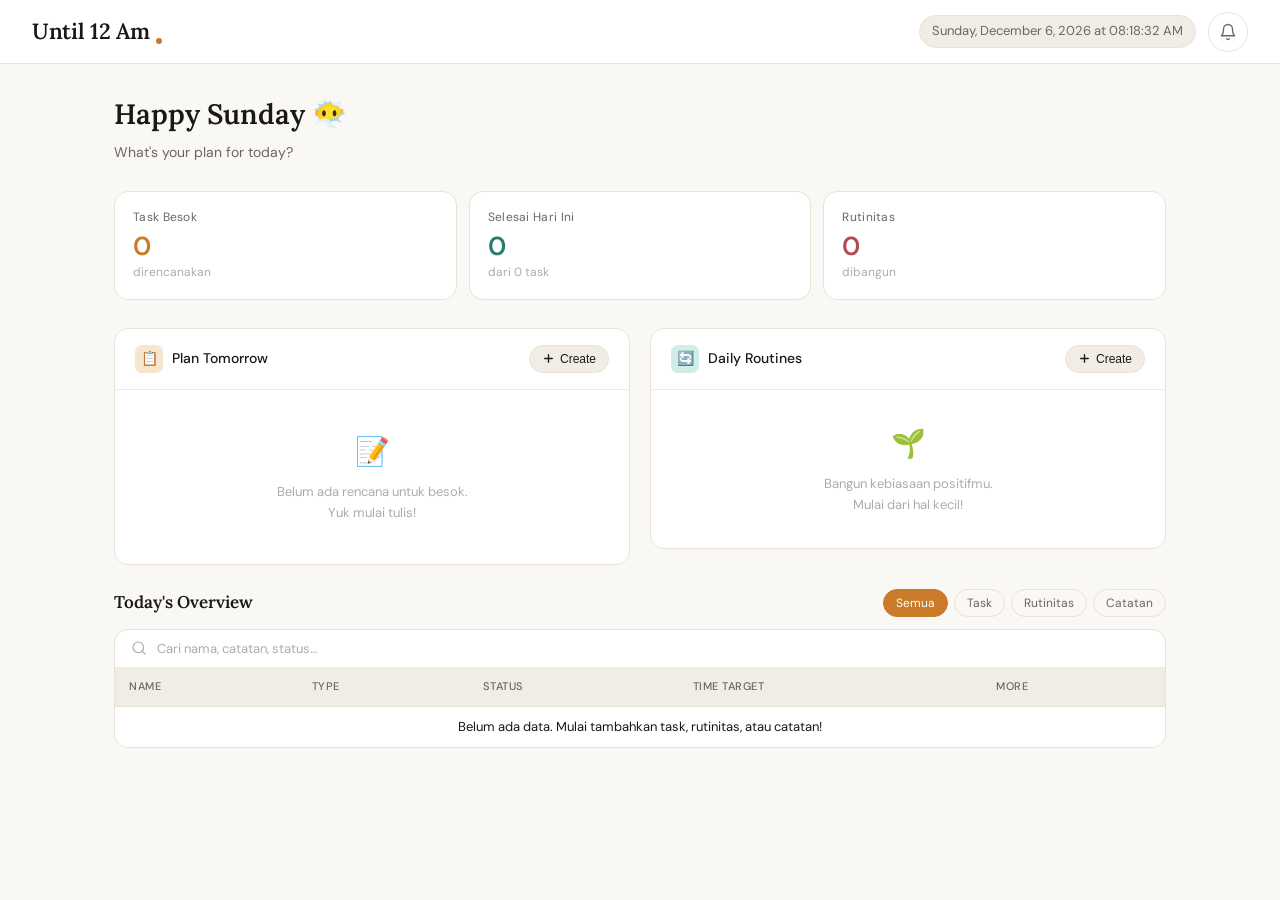
==== index.html @ a672dfc0 "Idk" ====
<!DOCTYPE html>
<html lang="id">
<head>
<meta charset="UTF-8" />
<meta name="viewport" content="width=device-width, initial-scale=1.0" />
<title>Daily Planner | Until 12 Am</title>
<link rel="preconnect" href="https://fonts.googleapis.com" />
<link rel="preconnect" href="https://fonts.gstatic.com" crossorigin />
<link href="https://fonts.googleapis.com/css2?family=Lora:ital,wght@0,400;0,600;1,400&family=DM+Sans:wght@300;400;500;600&display=swap" rel="stylesheet" />
<link rel="stylesheet" href="style.css" />
</head>
<body>

<!-- ── HEADER ── -->
<header>
  <div class="brand">
    <span class="brand-name">Until 12 Am</span>
    <div class="brand-dot"></div>
  </div>
  <div class="header-right">
    <span class="date-chip" id="dateChip"></span>
    <div style="position:relative">
      <button class="notif-btn" id="notifBtn" aria-label="Notifikasi">
        <!-- Bell icon -->
        <svg viewBox="0 0 24 24" fill="none" stroke="currentColor" stroke-width="1.8" stroke-linecap="round" stroke-linejoin="round">
          <path d="M18 8A6 6 0 0 0 6 8c0 7-3 9-3 9h18s-3-2-3-9"/>
          <path d="M13.73 21a2 2 0 0 1-3.46 0"/>
        </svg>
        <span class="notif-badge" id="notifBadge"></span>
      </button>
      <!-- Notif Panel -->
      <div class="notif-panel" id="notifPanel">
        <div class="notif-header">
          <span>Notifikasi</span>
          <button class="notif-clear" id="notifClear">Hapus semua</button>
        </div>
        <div class="notif-list" id="notifList">
          <div class="notif-empty">Belum ada notifikasi</div>
        </div>
      </div>
    </div>
  </div>
</header>

<!-- ── MAIN ── -->
<main>
  <div class="greeting">
    <h1 id="greetingText"></h1>
    <p>What's your plan for today?</p>
  </div>

  <!-- Stats -->
  <div class="stats-row">
    <div class="stat-card amber">
      <div class="stat-label">Task Besok</div>
      <div class="stat-value" id="statTasks">0</div>
      <div class="stat-sub">direncanakan</div>
    </div>
    <div class="stat-card teal">
      <div class="stat-label">Selesai Hari Ini</div>
      <div class="stat-value" id="statDone">0</div>
      <div class="stat-sub">dari <span id="statTotal">0</span> task</div>
    </div>
    <div class="stat-card rose">
      <div class="stat-label">Rutinitas</div>
      <div class="stat-value" id="statRoutines">0</div>
      <div class="stat-sub">dibangun</div>
    </div>
  </div>

  <!-- Columns -->
  <div class="columns">

    <!-- Left: Tasks + Routines -->
    <div style="display:flex;flex-direction:column;gap:20px;">

      <!-- TASKS -->
      <div class="section-card">
        <div class="section-head">
          <div class="section-title">
            <div class="section-icon amber">📋</div>
            Plan Tomorrow
          </div>
          <button class="btn-add" id="btnAddTask">
            <svg viewBox="0 0 24 24" fill="none" stroke="currentColor" stroke-width="2.5" stroke-linecap="round"><line x1="12" y1="5" x2="12" y2="19"/><line x1="5" y1="12" x2="19" y2="12"/></svg>
            Create
          </button>
        </div>
        <div class="list-is-empty">
          <div class="empty-state"><div class="empty-icon">📝</div><p>Belum ada rencana untuk besok.<br>Yuk mulai tulis!</p></div>
        </div>
      </div>
    </div>

    <!-- ROUTINES | RIGHT COLUMN -->
      <div class="section-card">
        <div class="section-head">
          <div class="section-title">
            <div class="section-icon teal">🔄</div>
            Daily Routines
          </div>
          <button class="btn-add" id="btnAddRoutine">
            <svg viewBox="0 0 24 24" fill="none" stroke="currentColor" stroke-width="2.5" stroke-linecap="round"><line x1="12" y1="5" x2="12" y2="19"/><line x1="5" y1="12" x2="19" y2="12"/></svg>
            Create
          </button>
        </div>
        <div class="routine-list-is-empty" id="routineList">
          <div class="empty-state"><div class="empty-icon">🌱</div><p>Bangun kebiasaan positifmu.<br>Mulai dari hal kecil!</p></div>
        </div>
      </div>

  </div>

   <!-- ── TABLE OVERVIEW ── -->
  <div class="table-section">
    <div class="table-section-head">
      <div class="table-section-title">
        Today's Overview
      </div>
      <div class="tbl-filters">
        <button class="tbl-filter-btn active" data-filter="all">Semua</button>
        <button class="tbl-filter-btn" data-filter="task">Task</button>
        <button class="tbl-filter-btn" data-filter="routine">Rutinitas</button>
        <button class="tbl-filter-btn" data-filter="note">Catatan</button>
      </div>
    </div>

    <div class="tbl-wrap">
      <!-- Search -->
      <div class="tbl-search-row">
        <svg class="tbl-search-icon" viewBox="0 0 24 24" fill="none" stroke="currentColor" stroke-width="1.8" stroke-linecap="round" width="16" height="16"><circle cx="11" cy="11" r="8"/><line x1="21" y1="21" x2="16.65" y2="16.65"/></svg>
        <input class="tbl-search-input" id="tblSearch" placeholder="Cari nama, catatan, status…" />
      </div>

    <!-- Table -->
      <div style="overflow-x:auto">
            <table class="data-table" id="dataTable">
        <thead>
            <tr>
            <th data-col="name">Name</th>
            <th data-col="type">Type</th>
            <th data-col="status">Status</th>
            <th data-col="time" class="time-col">Time Target</th>
            <th data-col="note" class="note-col">More</th>
            </tr>
        </thead>
        <tbody id="tblBody">
            <tr><td colspan="6" class="tbl-empty">Belum ada data. Mulai tambahkan task, rutinitas, atau catatan!</td></tr>
        </tbody>
        </table>
      </div>
  </div>
</main>

<!-- ── MODAL: ADD TASK ── -->
<div class="modal-overlay-task" id="modalTask">
  <div class="modal">
    <form action="#" id="taskForm">
    <div class="modal-head">
      <h3>Add Plan</h3>
      <button class="modal-close-task" data-close="modalTask">×</button>
    </div>
    <div class="modal-body">
      <div>
        <label class="field-label">Plan Name *</label>
        <input Required type="text" id="taskName" placeholder="Your plan name" />
      </div>
      <div>
        <label class="field-label">Jam Rencana (opsional)</label>
        <input Required type="time" id="taskTime" />
      </div>
      <div>
        <label class="field-label">Catatan awal (tips/tantangan yang diantisipasi)</label>
        <textarea Required id="taskNote" placeholder="Tulis hal yang perlu dipersiapkan atau tantangan yang mungkin dihadapi..."></textarea>
      </div>
    </div>
    <div class="modal-foot">
      <button type="submit" class="btn-save" id="saveTask">Simpan Rencana</button>
    </div>
    </form>
  </div>
</div>

<!-- ── MODAL: ROUTINE ── -->
<div class="modal-overlay-routine" id="modalRoutine">
  <div class="modal">
    <form action="#" id="routineForm">
    <div class="modal-head">
      <h3>Tambah Rutinitas</h3>
      <button class="modal-close-routine" data-close="modalRoutine">×</button>
    </div>
    <div class="modal-body">
      <div>
        <label class="field-label">Nama Rutinitas *</label>
        <input Required type="text" id="routineName" placeholder="Contoh: Olahraga pagi 20 menit" />
      </div>
      <div>
        <label class="field-label">Jam Pelaksanaan (opsional)</label>
        <input Required type="time" id="routineTime" />
      </div>
      <div>
        <label class="field-label">Catatan / Tips Menjalankan</label>
        <textarea Required id="routineNote" placeholder="Tips agar rutinitas ini berjalan lancar..."></textarea>
      </div>
    </div>
    <div class="modal-foot">
      <button type="submit" class="btn-save" id="saveRoutine">Simpan Rutinitas</button>
    </div>
    </form>
  </div>
</div>

<!-- ── MODAL: ADD NOTE ── -->
<div class="modal-overlay" id="modalNote">
  <div class="modal">
    <div class="modal-head">
      <h3>Tulis Catatan</h3>
      <button class="modal-close" data-close="modalNote">×</button>
    </div>
    <div class="modal-body">
      <div>
        <label class="field-label">Tipe Catatan</label>
        <div class="tag-select">
          <span class="tag-opt tip selected" data-tag="tip">💡 Tips</span>
          <span class="tag-opt challenge" data-tag="challenge">⚡ Tantangan</span>
          <span class="tag-opt reflection" data-tag="reflection">🪞 Refleksi</span>
          <span class="tag-opt general" data-tag="general">📌 Umum</span>
        </div>
      </div>
      <div>
        <label class="field-label">Judul Catatan *</label>
        <input type="text" id="noteTitle" placeholder="Judul singkat catatan..." />
      </div>
      <div>
        <label class="field-label">Isi Catatan *</label>
        <textarea id="noteBody" style="min-height:120px" placeholder="Tulis catatanmu di sini..."></textarea>
      </div>
      <div id="linkedTaskField">
        <label class="field-label">Hubungkan ke Task (opsional)</label>
        <select id="linkedTask">
          <option value="">— Pilih task —</option>
        </select>
      </div>
    </div>
    <div class="modal-foot">
      <button class="btn-cancel" data-close="modalNote">Batal</button>
      <button class="btn-save" id="saveNote">Simpan Catatan</button>
    </div>
  </div>
</div>

<!-- ── MODAL: FAILED REASON ── -->
<div class="modal-overlay" id="modalReason">
  <div class="modal">
    <div class="modal-head">
      <h3>Task Tidak Selesai</h3>
      <button class="modal-close" data-close="modalReason">×</button>
    </div>
    <div class="modal-body">
      <p class="reason-label">Task: <strong id="reasonTaskName">—</strong></p>
      <div>
        <label class="field-label">Kenapa tidak bisa diselesaikan?</label>
        <textarea id="reasonText" style="min-height:100px" placeholder="Tulis alasannya agar bisa dijadikan pelajaran untuk besok..."></textarea>
      </div>
    </div>
    <div class="modal-foot">
      <button class="btn-cancel" data-close="modalReason">Lewati</button>
      <button class="btn-save" id="saveReason">Simpan & Tandai</button>
    </div>
  </div>
</div>

<!-- ── MODAL: NOTE DETAIL ── -->
<div class="modal-overlay" id="modalNoteDetail">
  <div class="modal">
    <div class="modal-head">
      <h3 id="noteDetailTitle">Catatan</h3>
      <button class="modal-close" data-close="modalNoteDetail">×</button>
    </div>
    <div class="modal-body">
      <div class="note-detail-tag" id="noteDetailTag"></div>
      <div class="note-detail-body" id="noteDetailBody"></div>
      <p style="font-size:11px;color:var(--ink-mute);margin-top:10px" id="noteDetailMeta"></p>
    </div>
    <div class="modal-foot">
      <button class="btn-cancel" data-close="modalNoteDetail">Tutup</button>
      <button class="btn-save" id="deleteNote" style="background:var(--rose)">Hapus</button>
    </div>
  </div>
</div>

<div class="toast" id="toast"></div>

<script defer src="script.js"></script>

</body>
</html>
---- style.css ----
*, *::before, *::after { box-sizing: border-box; margin: 0; padding: 0; }

  :root {
    --ink: #1a1814;
    --ink-soft: #6b6660;
    --ink-mute: #b0aba5;
    --paper: #faf8f4;
    --paper-warm: #f2ede4;
    --paper-card: #ffffff;
    --amber: #c97b2a;
    --amber-light: #f5e6cc;
    --amber-pale: #fdf7ee;
    --teal: #2a7b6e;
    --teal-light: #d0ede8;
    --rose: #b54a52;
    --rose-light: #f5dfe0;
    --sage: #5a7a5a;
    --sage-light: #ddeedd;
    --border: #e8e2d9;
    --border-soft: #f0ece5;
    --shadow: 0 2px 12px rgba(26,24,20,0.07);
    --shadow-hover: 0 6px 24px rgba(26,24,20,0.12);
    --radius: 14px;
    --radius-sm: 8px;
  }

  body {
    font-family: 'DM Sans', sans-serif;
    background: var(--paper);
    color: var(--ink);
    min-height: 100vh;
    line-height: 1.6;
  }

  /* ── HEADER ── */
  header {
    background: var(--paper-card);
    border-bottom: 1px solid var(--border);
    padding: 0 2rem;
    display: flex;
    align-items: center;
    justify-content: space-between;
    height: 64px;
    position: sticky;
    top: 0;
    z-index: 100;
  }

  .brand {
    display: flex;
    align-items: baseline;
    gap: 6px;
  }
  .brand-name {
    font-family: 'Lora', serif;
    font-size: 22px;
    font-weight: 600;
    color: var(--ink);
    letter-spacing: -0.3px;
  }
  .brand-dot {
    width: 6px; height: 6px;
    border-radius: 50%;
    background: var(--amber);
    margin-bottom: 5px;
    align-self: flex-end;
  }

  .header-right {
    display: flex;
    align-items: center;
    gap: 12px;
  }

  .date-chip {
    font-size: 13px;
    color: var(--ink-soft);
    background: var(--paper-warm);
    padding: 5px 12px;
    border-radius: 20px;
    border: 1px solid var(--border);
  }

  /* Bell / Notif */
  .notif-btn {
    width: 40px; height: 40px;
    border-radius: 50%;
    border: 1px solid var(--border);
    background: var(--paper-card);
    cursor: pointer;
    display: flex; align-items: center; justify-content: center;
    position: relative;
    transition: all 0.2s;
    color: var(--ink-soft);
  }
  .notif-btn:hover { background: var(--paper-warm); border-color: var(--amber); color: var(--amber); }
  .notif-btn svg { width: 18px; height: 18px; }
  .notif-badge {
    position: absolute;
    top: 7px; right: 8px;
    width: 8px; height: 8px;
    border-radius: 50%;
    background: var(--rose);
    border: 2px solid white;
    display: none;
  }
  .notif-badge.visible { display: block; }

  /* Notif dropdown */
  .notif-panel {
    position: absolute;
    top: 56px; right: 16px;
    width: 320px;
    background: var(--paper-card);
    border: 1px solid var(--border);
    border-radius: var(--radius);
    box-shadow: var(--shadow-hover);
    display: none;
    z-index: 200;
    overflow: hidden;
  }
  .notif-panel.open { display: block; animation: slideDown 0.18s ease; }
  @keyframes slideDown { from { opacity:0; transform: translateY(-8px); } to { opacity:1; transform: translateY(0); } }
  .notif-header { padding: 14px 16px 10px; border-bottom: 1px solid var(--border-soft); display: flex; align-items: center; justify-content: space-between; }
  .notif-header span { font-size: 13px; font-weight: 500; }
  .notif-clear { font-size: 12px; color: var(--amber); cursor: pointer; background: none; border: none; }
  .notif-list { max-height: 260px; overflow-y: auto; }
  .notif-item { padding: 12px 16px; border-bottom: 1px solid var(--border-soft); display: flex; gap: 10px; cursor: default; }
  .notif-item:last-child { border-bottom: none; }
  .notif-item:hover { background: var(--amber-pale); }
  .notif-icon { width: 32px; height: 32px; border-radius: 50%; display: flex; align-items: center; justify-content: center; flex-shrink: 0; font-size: 14px; }
  .notif-icon.task { background: var(--teal-light); }
  .notif-icon.note { background: var(--amber-light); }
  .notif-icon.warn { background: var(--rose-light); }
  .notif-text p { font-size: 13px; color: var(--ink); line-height: 1.4; }
  .notif-text span { font-size: 11px; color: var(--ink-mute); }
  .notif-empty { padding: 32px 16px; text-align: center; font-size: 13px; color: var(--ink-mute); }

  /* ── LAYOUT ── */
  main {
    max-width: 1100px;
    margin: 0 auto;
    padding: 28px 24px 60px;
  }

  .greeting {
    margin-bottom: 28px;
  }
  .greeting h1 {
    font-family: 'Lora', serif;
    font-size: 28px;
    font-weight: 600;
    color: var(--ink);
    margin-bottom: 4px;
  }
  .greeting p {
    font-size: 14px;
    color: var(--ink-soft);
  }

  /* Stats Row */
  .stats-row {
    display: grid;
    grid-template-columns: repeat(3, 1fr);
    gap: 12px;
    margin-bottom: 28px;
  }
  .stat-card {
    background: var(--paper-card);
    border: 1px solid var(--border);
    border-radius: var(--radius);
    padding: 16px 18px;
    transition: box-shadow 0.2s;
  }
  .stat-card:hover { box-shadow: var(--shadow); }
  .stat-label { font-size: 12px; color: var(--ink-soft); letter-spacing: 0.3px; margin-bottom: 6px; }
  .stat-value { font-size: 26px; font-weight: 600; color: var(--ink); line-height: 1; }
  .stat-sub { font-size: 12px; color: var(--ink-mute); margin-top: 4px; }
  .stat-card.amber .stat-value { color: var(--amber); }
  .stat-card.teal .stat-value { color: var(--teal); }
  .stat-card.rose .stat-value { color: var(--rose); }

  /* ── TWO COLUMN ── */
  .columns {
    display: grid;
    grid-template-columns: 1fr 1fr;
    gap: 20px;
    align-items: start;
  }

  /* ── SECTION CARD ── */
  .section-card {
    background: var(--paper-card);
    border: 1px solid var(--border);
    border-radius: var(--radius);
    overflow: hidden;
  }
  .section-head {
    padding: 16px 20px;
    border-bottom: 1px solid var(--border-soft);
    display: flex;
    align-items: center;
    justify-content: space-between;
  }
  .section-title {
    display: flex;
    align-items: center;
    gap: 9px;
    font-size: 14px;
    font-weight: 500;
  }
  .section-icon {
    width: 28px; height: 28px;
    border-radius: 7px;
    display: flex; align-items: center; justify-content: center;
    font-size: 14px;
  }
  .section-icon.amber { background: var(--amber-light); }
  .section-icon.teal  { background: var(--teal-light); }
  .section-icon.rose  { background: var(--rose-light); }

  .btn-add {
    font-size: 12px;
    font-weight: 500;
    padding: 6px 12px;
    border-radius: 20px;
    border: 1px solid var(--border);
    background: var(--paper-warm);
    color: var(--ink);
    cursor: pointer;
    transition: all 0.15s;
    display: flex; align-items: center; gap: 5px;
  }
  .btn-add:hover { border-color: var(--amber); color: var(--amber); background: var(--amber-pale); }
  .btn-add svg { width: 13px; height: 13px; }

  /* Task list */
  .list-is-empty { padding: 8px 0; min-height: 60px; }

  .task-item {
    padding: 12px 20px;
    border-bottom: 1px solid var(--border-soft);
    display: flex;
    align-items: flex-start;
    gap: 12px;
    cursor: pointer;
    transition: background 0.15s;
    position: relative;
  }
  .task-item:last-child { border-bottom: none; }
  .task-item:hover { background: var(--paper-warm); }

  .task-check {
    width: 18px; height: 18px;
    border-radius: 50%;
    border: 1.5px solid var(--border);
    flex-shrink: 0;
    margin-top: 2px;
    display: flex; align-items: center; justify-content: center;
    transition: all 0.2s;
  }
  .task-check.done { background: var(--teal); border-color: var(--teal); }
  .task-check.done::after { content: ''; display: block; width: 5px; height: 8px; border-right: 1.5px solid white; border-bottom: 1.5px solid white; transform: rotate(45deg) translate(-1px,-1px); }
  .task-check.failed { background: var(--rose-light); border-color: var(--rose); }
  .task-check.failed::after { content: '×'; color: var(--rose); font-size: 12px; font-weight: 600; line-height: 1; }

  .task-body { flex: 1; min-width: 0; }
  .task-name {
    font-size: 14px;
    font-weight: 400;
    color: var(--ink);
    line-height: 1.4;
    word-break: break-word;
  }
  .task-name.done { text-decoration: line-through; color: var(--ink-mute); }
  .task-time {
    font-size: 11px;
    color: var(--ink-mute);
    margin-top: 2px;
  }
  .task-has-note {
    display: inline-flex;
    align-items: center;
    gap: 3px;
    font-size: 11px;
    color: var(--amber);
    margin-top: 3px;
  }

  .task-actions {
    display: flex; gap: 4px;
    opacity: 0;
    transition: opacity 0.15s;
    flex-shrink: 0;
  }
  .task-item:hover .task-actions { opacity: 1; }
  .task-act-btn {
    width: 26px; height: 26px;
    border-radius: 6px;
    border: 1px solid var(--border);
    background: var(--paper-card);
    cursor: pointer;
    display: flex; align-items: center; justify-content: center;
    color: var(--ink-soft);
    font-size: 11px;
    transition: all 0.15s;
  }
  .task-act-btn:hover { border-color: currentColor; }
  .task-act-btn.note-btn:hover { color: var(--amber); }
  .task-act-btn.fail-btn:hover { color: var(--rose); }
  .task-act-btn.del-btn:hover { color: var(--rose); }
  .task-act-btn svg { width: 12px; height: 12px; }

  /* Routine list */
  .routine-list { padding: 8px 0; min-height: 60px; }
  .routine-item {
    padding: 12px 20px;
    border-bottom: 1px solid var(--border-soft);
    display: flex;
    align-items: center;
    gap: 12px;
    transition: background 0.15s;
    cursor: pointer;
  }
  .routine-item:last-child { border-bottom: none; }
  .routine-item:hover { background: var(--paper-warm); }
  .routine-dot {
    width: 10px; height: 10px;
    border-radius: 50%;
    background: var(--amber);
    flex-shrink: 0;
  }
  .routine-dot.active { background: var(--teal); }
  .routine-name { font-size: 14px; flex: 1; }
  .routine-streak {
    font-size: 11px;
    color: var(--ink-mute);
    display: flex; align-items: center; gap: 3px;
  }

  /* Notes */
  .note-list { padding: 8px 0; }
  .note-item {
    padding: 12px 20px;
    border-bottom: 1px solid var(--border-soft);
    cursor: pointer;
    transition: background 0.15s;
  }
  .note-item:last-child { border-bottom: none; }
  .note-item:hover { background: var(--paper-warm); }
  .note-tag {
    font-size: 10px;
    font-weight: 500;
    letter-spacing: 0.5px;
    text-transform: uppercase;
    padding: 2px 8px;
    border-radius: 20px;
    margin-bottom: 5px;
    display: inline-block;
  }
  .note-tag.tip { background: var(--teal-light); color: var(--teal); }
  .note-tag.challenge { background: var(--rose-light); color: var(--rose); }
  .note-tag.reflection { background: var(--amber-light); color: var(--amber); }
  .note-tag.general { background: var(--paper-warm); color: var(--ink-soft); border: 1px solid var(--border); }
  .note-title { font-size: 14px; font-weight: 500; color: var(--ink); margin-bottom: 2px; }
  .note-preview { font-size: 13px; color: var(--ink-soft); line-height: 1.4; white-space: nowrap; overflow: hidden; text-overflow: ellipsis; }
  .note-meta { font-size: 11px; color: var(--ink-mute); margin-top: 4px; }

  /* Empty state */
  .empty-state {
    padding: 32px 20px;
    text-align: center;
  }
  .empty-state .empty-icon { font-size: 28px; margin-bottom: 8px; }
  .empty-state p { font-size: 13px; color: var(--ink-mute); }

  /* ── TABLE SECTION — RESPONSIVE ── */

/* ─── Wrapper & Section ─── */
.table-section {
  margin-top: 24px;
}
.table-section-head {
  display: flex;
  align-items: flex-start;
  justify-content: space-between;
  flex-wrap: wrap;           /* ✅ wrap ke baris baru di layar kecil */
  gap: 10px;
  margin-bottom: 12px;
}
.table-section-title {
  font-family: 'Lora', serif;
  font-size: clamp(14px, 2vw, 17px);  /* ✅ fluid font size */
  font-weight: 600;
  color: var(--ink);
  display: flex;
  align-items: center;
  flex-wrap: wrap;           /* ✅ subtitle bisa turun ke baris baru */
  gap: 6px;
}
.table-section-title span {
  font-family: 'DM Sans', sans-serif;
  font-size: 11px;
  font-weight: 400;
  color: var(--ink-mute);
  letter-spacing: 0.3px;
}

/* ─── Filter Buttons ─── */
.tbl-filters {
  display: flex;
  gap: 6px;
  align-items: center;
  flex-wrap: wrap;           /* ✅ tombol tidak overflow, wrap ke bawah */
}
.tbl-filter-btn {
  font-size: 12px;
  padding: 5px 12px;
  border-radius: 20px;
  border: 1px solid var(--border);
  background: none;
  color: var(--ink-soft);
  cursor: pointer;
  transition: all 0.15s;
  font-family: 'DM Sans', sans-serif;
  white-space: nowrap;       /* ✅ teks tombol tidak terpotong */
  touch-action: manipulation;/* ✅ tap lebih responsif di mobile */
}
.tbl-filter-btn:hover { border-color: var(--amber); color: var(--amber); }
.tbl-filter-btn.active { background: var(--amber); border-color: var(--amber); color: white; }

/* ─── Table Wrapper ─── */
.tbl-wrap {
  background: var(--paper-card);
  border: 1px solid var(--border);
  border-radius: var(--radius);
  overflow: hidden;          /* tetap hidden untuk sudut bulat */
}

/* ─── Search Row ─── */
.tbl-search-row {
  padding: 10px 16px;
  border-bottom: 1px solid var(--border-soft);
  display: flex;
  align-items: center;
  gap: 10px;
}
.tbl-search-icon { color: var(--ink-mute); font-size: 14px; flex-shrink: 0; }
.tbl-search-input {
  flex: 1;
  min-width: 0;              /* ✅ mencegah input overflow di flex container */
  border: none;
  background: none;
  font-size: 13px;
  color: var(--ink);
  font-family: 'DM Sans', sans-serif;
  outline: none;
  padding: 0;
}
.tbl-search-input::placeholder { color: var(--ink-mute); }

/* ─── Data Table ─── */
.data-table {
  width: 100%;
  border-collapse: collapse;
  font-size: clamp(12px, 1.5vw, 13px); /* ✅ fluid font */
}
.data-table thead tr {
  background: var(--paper-warm);
  border-bottom: 1px solid var(--border);
}
.data-table thead th {
  padding: 10px 14px;        /* ✅ padding lebih compact */
  text-align: left;
  font-size: 11px;
  font-weight: 500;
  color: var(--ink-soft);
  letter-spacing: 0.5px;
  text-transform: uppercase;
  white-space: nowrap;
  cursor: pointer;
  user-select: none;
  transition: color 0.15s;
}
.data-table thead th:hover { color: var(--amber); }
.data-table thead th.sorted { color: var(--amber); }
.sort-arrow { display: inline-block; margin-left: 4px; opacity: 0.5; font-size: 10px; }
.sorted .sort-arrow { opacity: 1; }

/* ─── Table Body ─── */
.data-table tbody tr {
  border-bottom: 1px solid var(--border-soft);
  transition: background 0.12s;
  cursor: default;
}
.data-table tbody tr:last-child { border-bottom: none; }
.data-table tbody tr:hover { background: var(--amber-pale); }

.data-table td {
  padding: 10px 14px;        /* ✅ padding compact, konsisten dgn th */
  color: var(--ink);
  vertical-align: middle;
}
.td-name {
  font-weight: 500;
  max-width: 200px;          /* ✅ dikecilkan agar tidak terlalu lebar di mobile */
}
.td-name-text {
  white-space: nowrap;
  overflow: hidden;
  text-overflow: ellipsis;
  display: block;
}
.td-time { color: var(--ink-soft); white-space: nowrap; }
.td-type { white-space: nowrap; }

/* ─── Status Pills ─── */
.status-pill {
  display: inline-flex;
  align-items: center;
  gap: 4px;
  padding: 3px 9px;
  border-radius: 20px;
  font-size: 11px;
  font-weight: 500;
  white-space: nowrap;
}
.status-pill.pending    { background: var(--paper-warm); color: var(--ink-soft); border: 1px solid var(--border); }
.status-pill.done       { background: var(--teal-light); color: var(--teal); }
.status-pill.failed     { background: var(--rose-light); color: var(--rose); }
.status-pill.routine    { background: var(--amber-light); color: var(--amber); }
.status-pill.note-tip         { background: var(--teal-light); color: var(--teal); }
.status-pill.note-challenge   { background: var(--rose-light); color: var(--rose); }
.status-pill.note-reflection  { background: var(--amber-light); color: var(--amber); }
.status-pill.note-general     { background: var(--paper-warm); color: var(--ink-soft); border: 1px solid var(--border); }

/* ─── Empty State ─── */
.tbl-empty {
  padding: 40px 16px;
  text-align: center;
  color: var(--ink-mute);
  font-size: 13px;
}

/* ─── Footer & Pagination ─── */
.tbl-footer {
  padding: 10px 14px;
  border-top: 1px solid var(--border-soft);
  display: flex;
  align-items: center;
  justify-content: space-between;
  flex-wrap: wrap;           /* ✅ wrap di layar kecil */
  gap: 8px;
  font-size: 12px;
  color: var(--ink-mute);
}
.tbl-pagination {
  display: flex;
  gap: 4px;
  flex-wrap: wrap;           /* ✅ tombol pagination tidak overflow */
}

  /* ── MODAL ── */
  .modal-overlay-task {
    position: fixed; inset: 0;
    background: rgba(26,24,20,0.45);
    z-index: 300;
    display: none;
    align-items: center;
    justify-content: center;
    padding: 16px;
  }

  .modal-overlay-routine {
    position: fixed; inset: 0;
    background: rgba(26,24,20,0.45);
    z-index: 300;
    display: none;
    align-items: center;
    justify-content: center;
    padding: 16px;
  }

  .modal-overlay {
    position: fixed; inset: 0;
    background: rgba(26,24,20,0.45);
    z-index: 300;
    display: none;
    align-items: center;
    justify-content: center;
    padding: 16px;
  }
  .modal-overlay.open { display: flex; animation: fadeIn 0.18s ease; }
  @keyframes fadeIn { from { opacity: 0; } to { opacity: 1; } }

  .modal {
    background: var(--paper-card);
    border-radius: var(--radius);
    width: 100%;
    max-width: 480px;
    box-shadow: 0 20px 60px rgba(26,24,20,0.2);
    animation: modalUp 0.2s ease;
  }
  @keyframes modalUp { from { transform: translateY(16px); opacity: 0; } to { transform: translateY(0); opacity: 1; } }

  .modal-head {
    padding: 18px 22px 14px;
    border-bottom: 1px solid var(--border-soft);
    display: flex;
    align-items: center;
    justify-content: space-between;
  }
  .modal-head h3 { font-family: 'Lora', serif; font-size: 18px; font-weight: 600; }
  .modal-close-task {
    width: 30px; height: 30px;
    border-radius: 50%;
    border: 1px solid var(--border);
    background: none;
    cursor: pointer;
    display: flex; align-items: center; justify-content: center;
    color: var(--ink-soft);
    font-size: 16px;
    line-height: 1;
    transition: all 0.15s;
  }
  .modal-close-routine {
    width: 30px; height: 30px;
    border-radius: 50%;
    border: 1px solid var(--border);
    background: none;
    cursor: pointer;
    display: flex; align-items: center; justify-content: center;
    color: var(--ink-soft);
    font-size: 16px;
    line-height: 1;
    transition: all 0.15s;
  }
  .modal-close-task:hover { background: var(--paper-warm); border-color: var(--rose); color: var(--rose); }
  .modal-close-routine:hover { background: var(--paper-warm); border-color: var(--rose); color: var(--rose); }

  .modal-body { padding: 18px 22px; display: flex; flex-direction: column; gap: 14px; }

  label.field-label {
    font-size: 12px;
    font-weight: 500;
    color: var(--ink-soft);
    letter-spacing: 0.3px;
    margin-bottom: 5px;
    display: block;
  }
  input[type="text"], input[type="time"], textarea, select {
    width: 100%;
    padding: 9px 12px;
    border: 1px solid var(--border);
    border-radius: var(--radius-sm);
    font-family: 'DM Sans', sans-serif;
    font-size: 14px;
    color: var(--ink);
    background: var(--paper);
    transition: border-color 0.15s;
    outline: none;
  }
  input[type="text"]:focus, input[type="time"]:focus, textarea:focus, select:focus {
    border-color: var(--amber);
    background: var(--amber-pale);
  }
  textarea { resize: vertical; min-height: 80px; }

  .tag-select { display: flex; gap: 8px; flex-wrap: wrap; }
  .tag-opt {
    padding: 5px 12px;
    border-radius: 20px;
    font-size: 12px;
    font-weight: 500;
    border: 1.5px solid transparent;
    cursor: pointer;
    transition: all 0.15s;
  }
  .tag-opt.tip { background: var(--teal-light); color: var(--teal); }
  .tag-opt.challenge { background: var(--rose-light); color: var(--rose); }
  .tag-opt.reflection { background: var(--amber-light); color: var(--amber); }
  .tag-opt.general { background: var(--paper-warm); color: var(--ink-soft); }
  .tag-opt.selected { border-color: currentColor; box-shadow: 0 0 0 2px currentColor; }

  .modal-foot {
    padding: 14px 22px;
    border-top: 1px solid var(--border-soft);
    display: flex;
    justify-content: flex-end;
    gap: 10px;
  }
  .btn-cancel {
    padding: 9px 18px;
    border-radius: var(--radius-sm);
    border: 1px solid var(--border);
    background: none;
    font-family: 'DM Sans', sans-serif;
    font-size: 14px;
    color: var(--ink-soft);
    cursor: pointer;
    transition: all 0.15s;
  }
  .btn-cancel:hover { background: var(--paper-warm); }
  .btn-save {
    padding: 9px 20px;
    border-radius: var(--radius-sm);
    border: none;
    background: var(--amber);
    font-family: 'DM Sans', sans-serif;
    font-size: 14px;
    font-weight: 500;
    color: white;
    cursor: pointer;
    transition: all 0.15s;
  }
  .btn-save:hover { background: #b56d22; transform: translateY(-1px); }
  .btn-save:active { transform: translateY(0); }

  /* Reason modal */
  .reason-label {
    font-size: 13px;
    color: var(--ink-soft);
    line-height: 1.5;
  }
  .reason-label strong { color: var(--ink); }

  /* Note detail */
  .note-detail-tag { font-size: 11px; font-weight: 500; letter-spacing: 0.5px; text-transform: uppercase; margin-bottom: 8px; }
  .note-detail-body { font-size: 14px; color: var(--ink); line-height: 1.7; white-space: pre-wrap; }

  

  /* Responsive */
  @media (max-width: 720px) {
    .columns { grid-template-columns: 1fr; }
    .stats-row { grid-template-columns: 1fr 1fr; }
    .stats-row .stat-card:last-child { grid-column: span 2; }
    main { padding: 20px 14px 48px; }
    header { padding: 0 14px; }
    .modal { max-width: 100%; }
  }
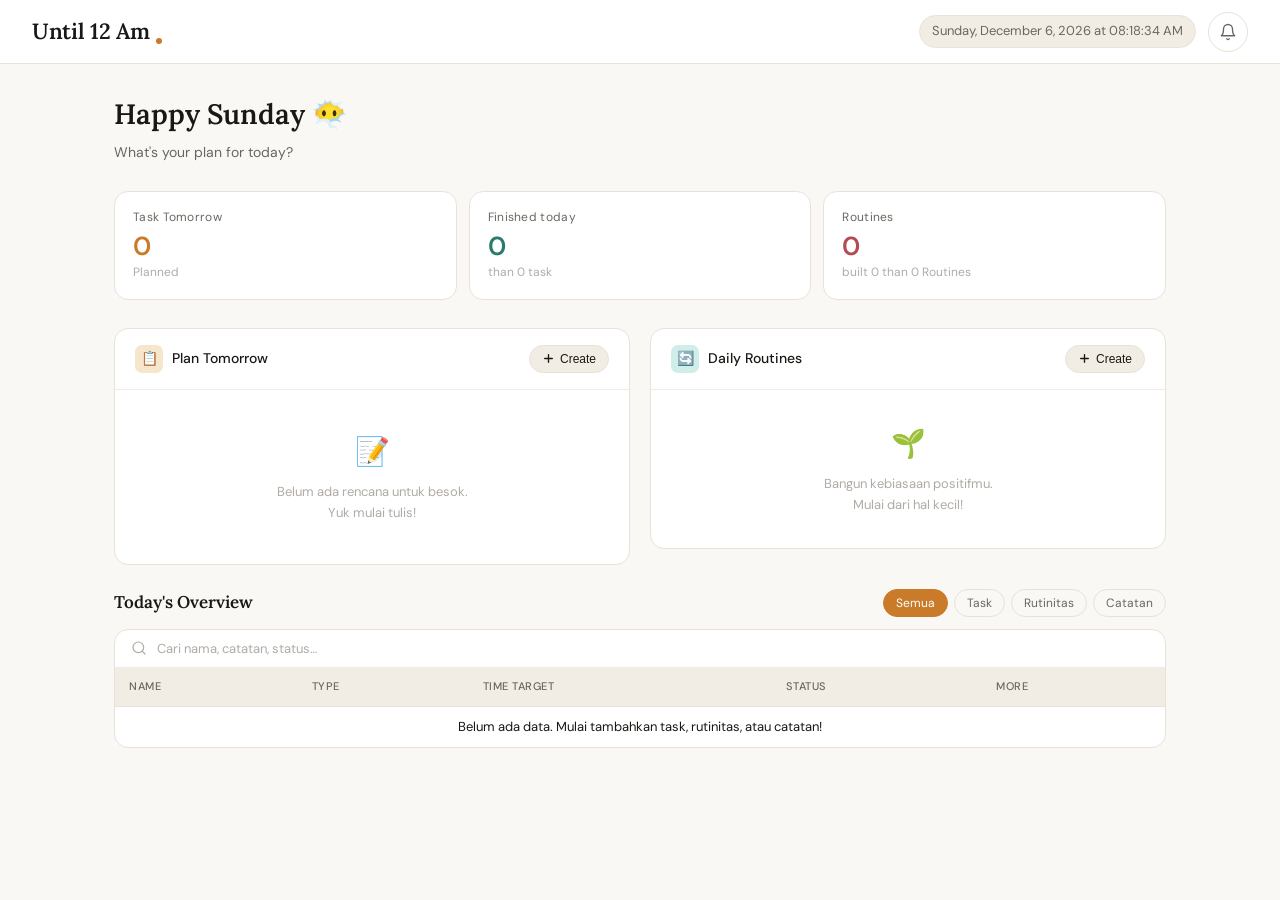
==== commit e2df4a13: "created some features" ====
--- a/index.html
+++ b/index.html
@@ -52,19 +52,19 @@
   <!-- Stats -->
   <div class="stats-row">
     <div class="stat-card amber">
-      <div class="stat-label">Task Besok</div>
+      <div class="stat-label">Task Tomorrow</div>
       <div class="stat-value" id="statTasks">0</div>
-      <div class="stat-sub">direncanakan</div>
+      <div class="stat-sub">Planned</div>
     </div>
     <div class="stat-card teal">
-      <div class="stat-label">Selesai Hari Ini</div>
+      <div class="stat-label">Finished today</div>
       <div class="stat-value" id="statDone">0</div>
-      <div class="stat-sub">dari <span id="statTotal">0</span> task</div>
+      <div class="stat-sub">than <span id="statTotal">0</span> task</div>
     </div>
     <div class="stat-card rose">
-      <div class="stat-label">Rutinitas</div>
+      <div class="stat-label">Routines</div>
       <div class="stat-value" id="statRoutines">0</div>
-      <div class="stat-sub">dibangun</div>
+      <div class="stat-sub">built <span>0</span> than <span>0</span> Routines</div>
     </div>
   </div>
 
@@ -138,14 +138,13 @@
         <thead>
             <tr>
             <th data-col="name">Name</th>
-            <th data-col="type">Type</th>
+            <th data-col="type" class="type-col">Type</th>
+            <th data-col="time" class="time-col">Time Target</th>
             <th data-col="status">Status</th>
-            <th data-col="time" class="time-col">Time Target</th>
-            <th data-col="note" class="note-col">More</th>
+            <th data-col="note" class="more-col">More</th>
             </tr>
         </thead>
         <tbody id="tblBody">
-            <tr><td colspan="6" class="tbl-empty">Belum ada data. Mulai tambahkan task, rutinitas, atau catatan!</td></tr>
         </tbody>
         </table>
       </div>
--- a/style.css
+++ b/style.css
@@ -738,4 +738,7 @@
     main { padding: 20px 14px 48px; }
     header { padding: 0 14px; }
     .modal { max-width: 100%; }
+    .td { display: none; }
+    .type-col { display: none; }
+    .time-col { display: none; }
   }
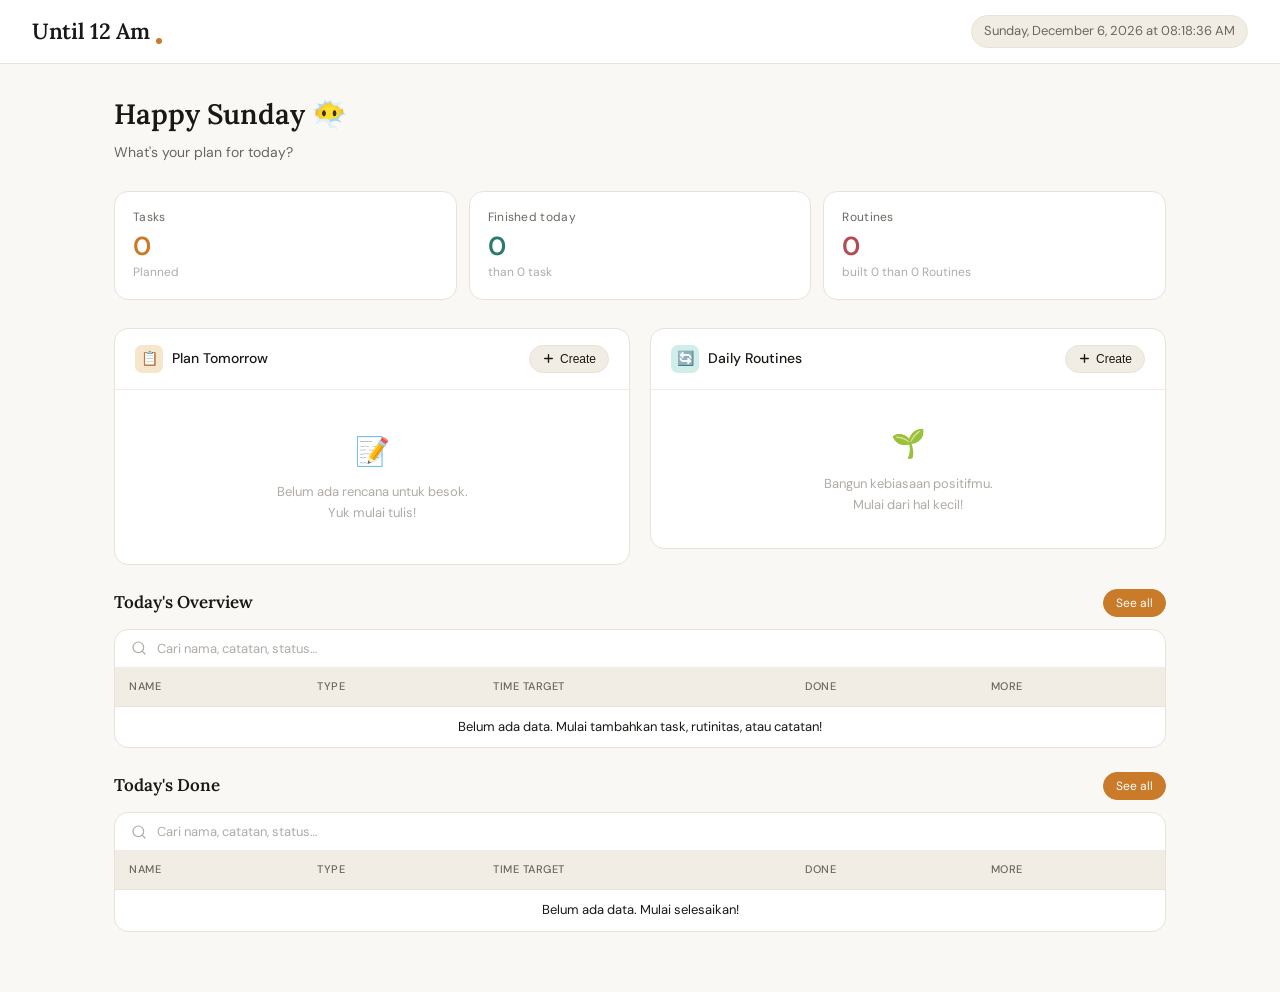
==== commit 60960854: "created feature show data real-time and created modal table for looping data" ====
--- a/index.html
+++ b/index.html
@@ -19,26 +19,6 @@
   </div>
   <div class="header-right">
     <span class="date-chip" id="dateChip"></span>
-    <div style="position:relative">
-      <button class="notif-btn" id="notifBtn" aria-label="Notifikasi">
-        <!-- Bell icon -->
-        <svg viewBox="0 0 24 24" fill="none" stroke="currentColor" stroke-width="1.8" stroke-linecap="round" stroke-linejoin="round">
-          <path d="M18 8A6 6 0 0 0 6 8c0 7-3 9-3 9h18s-3-2-3-9"/>
-          <path d="M13.73 21a2 2 0 0 1-3.46 0"/>
-        </svg>
-        <span class="notif-badge" id="notifBadge"></span>
-      </button>
-      <!-- Notif Panel -->
-      <div class="notif-panel" id="notifPanel">
-        <div class="notif-header">
-          <span>Notifikasi</span>
-          <button class="notif-clear" id="notifClear">Hapus semua</button>
-        </div>
-        <div class="notif-list" id="notifList">
-          <div class="notif-empty">Belum ada notifikasi</div>
-        </div>
-      </div>
-    </div>
   </div>
 </header>
 
@@ -52,7 +32,7 @@
   <!-- Stats -->
   <div class="stats-row">
     <div class="stat-card amber">
-      <div class="stat-label">Task Tomorrow</div>
+      <div class="stat-label">Tasks</div>
       <div class="stat-value" id="statTasks">0</div>
       <div class="stat-sub">Planned</div>
     </div>
@@ -118,10 +98,7 @@
         Today's Overview
       </div>
       <div class="tbl-filters">
-        <button class="tbl-filter-btn active" data-filter="all">Semua</button>
-        <button class="tbl-filter-btn" data-filter="task">Task</button>
-        <button class="tbl-filter-btn" data-filter="routine">Rutinitas</button>
-        <button class="tbl-filter-btn" data-filter="note">Catatan</button>
+        <button class="tbl-filter-btn" id="btnFilterAllOverview" data-filter="all">See all</button>
       </div>
     </div>
 
@@ -140,11 +117,46 @@
             <th data-col="name">Name</th>
             <th data-col="type" class="type-col">Type</th>
             <th data-col="time" class="time-col">Time Target</th>
-            <th data-col="status">Status</th>
+            <th data-col="status">Done</th>
             <th data-col="note" class="more-col">More</th>
             </tr>
         </thead>
         <tbody id="tblBody">
+        </tbody>
+        </table>
+      </div>
+  </div>
+
+  <div class="table-section">
+    <div class="table-section-head">
+      <div class="table-section-title">
+        Today's Done
+      </div>
+      <div class="tbl-filters">
+        <button class="tbl-filter-btn" id="btnFilterAllDone" data-filter="all">See all</button>
+      </div>
+    </div>
+
+    <div class="tbl-wrap">
+      <!-- Search -->
+      <div class="tbl-search-row">
+        <svg class="tbl-search-icon" viewBox="0 0 24 24" fill="none" stroke="currentColor" stroke-width="1.8" stroke-linecap="round" width="16" height="16"><circle cx="11" cy="11" r="8"/><line x1="21" y1="21" x2="16.65" y2="16.65"/></svg>
+        <input class="tbl-search-input" id="tblSearch" placeholder="Cari nama, catatan, status…" />
+      </div>
+
+    <!-- Table -->
+      <div style="overflow-x:auto">
+            <table class="data-table" id="dataTable">
+        <thead>
+            <tr>
+            <th data-col="name">Name</th>
+            <th data-col="type" class="type-col">Type</th>
+            <th data-col="time" class="time-col">Time Target</th>
+            <th data-col="status">Done</th>
+            <th data-col="note" class="more-col">More</th>
+            </tr>
+        </thead>
+        <tbody id="tblBodyDone">
         </tbody>
         </table>
       </div>
@@ -209,87 +221,67 @@
   </div>
 </div>
 
-<!-- ── MODAL: ADD NOTE ── -->
-<div class="modal-overlay" id="modalNote">
-  <div class="modal">
-    <div class="modal-head">
-      <h3>Tulis Catatan</h3>
-      <button class="modal-close" data-close="modalNote">×</button>
-    </div>
-    <div class="modal-body">
-      <div>
-        <label class="field-label">Tipe Catatan</label>
-        <div class="tag-select">
-          <span class="tag-opt tip selected" data-tag="tip">💡 Tips</span>
-          <span class="tag-opt challenge" data-tag="challenge">⚡ Tantangan</span>
-          <span class="tag-opt reflection" data-tag="reflection">🪞 Refleksi</span>
-          <span class="tag-opt general" data-tag="general">📌 Umum</span>
-        </div>
-      </div>
-      <div>
-        <label class="field-label">Judul Catatan *</label>
-        <input type="text" id="noteTitle" placeholder="Judul singkat catatan..." />
-      </div>
-      <div>
-        <label class="field-label">Isi Catatan *</label>
-        <textarea id="noteBody" style="min-height:120px" placeholder="Tulis catatanmu di sini..."></textarea>
-      </div>
-      <div id="linkedTaskField">
-        <label class="field-label">Hubungkan ke Task (opsional)</label>
-        <select id="linkedTask">
-          <option value="">— Pilih task —</option>
-        </select>
-      </div>
-    </div>
-    <div class="modal-foot">
-      <button class="btn-cancel" data-close="modalNote">Batal</button>
-      <button class="btn-save" id="saveNote">Simpan Catatan</button>
-    </div>
-  </div>
-</div>
-
-<!-- ── MODAL: FAILED REASON ── -->
-<div class="modal-overlay" id="modalReason">
-  <div class="modal">
-    <div class="modal-head">
-      <h3>Task Tidak Selesai</h3>
-      <button class="modal-close" data-close="modalReason">×</button>
-    </div>
-    <div class="modal-body">
-      <p class="reason-label">Task: <strong id="reasonTaskName">—</strong></p>
-      <div>
-        <label class="field-label">Kenapa tidak bisa diselesaikan?</label>
-        <textarea id="reasonText" style="min-height:100px" placeholder="Tulis alasannya agar bisa dijadikan pelajaran untuk besok..."></textarea>
-      </div>
-    </div>
-    <div class="modal-foot">
-      <button class="btn-cancel" data-close="modalReason">Lewati</button>
-      <button class="btn-save" id="saveReason">Simpan & Tandai</button>
-    </div>
-  </div>
-</div>
-
-<!-- ── MODAL: NOTE DETAIL ── -->
-<div class="modal-overlay" id="modalNoteDetail">
-  <div class="modal">
-    <div class="modal-head">
-      <h3 id="noteDetailTitle">Catatan</h3>
-      <button class="modal-close" data-close="modalNoteDetail">×</button>
-    </div>
-    <div class="modal-body">
-      <div class="note-detail-tag" id="noteDetailTag"></div>
-      <div class="note-detail-body" id="noteDetailBody"></div>
-      <p style="font-size:11px;color:var(--ink-mute);margin-top:10px" id="noteDetailMeta"></p>
-    </div>
-    <div class="modal-foot">
-      <button class="btn-cancel" data-close="modalNoteDetail">Tutup</button>
-      <button class="btn-save" id="deleteNote" style="background:var(--rose)">Hapus</button>
-    </div>
-  </div>
-</div>
-
-<div class="toast" id="toast"></div>
-
+<div class="modal-overlay-table-true" id="modalTableTrue">
+    <div class="table-card table-card-true">
+        <div class="table-head table-head-true">
+            <div class="table-title table-title-true">
+                Your Table 
+            </div>
+            <button class="modal-close-table-true" data-close="modalTableTrue">×</button>
+        </div>
+
+        <div class="tbl-wrap tbl-wrap-true">
+            <div style="overflow-x:auto">
+                <table class="data-table data-table-true" id="dataTableTrue">
+                    <thead>
+                        <tr>
+                            <th data-col="name">Name</th>
+                            <th data-col="type" class="type-col">Type</th>
+                            <th data-col="time" class="time-col">Time Target</th>
+                            <th data-col="status">Done</th>
+                            <th data-col="note" class="more-col">More</th>
+                        </tr>
+                    </thead>
+                    <tbody id="tblBodyAbsoluteTrue">
+                      <tr id="trTrue">
+                        <td>Belum ada</td>
+                      </tr>
+                    </tbody>
+                </table>
+            </div>
+        </div>
+    </div>
+</div>
+
+<div class="modal-overlay-table-false" id="modalTableFalse">
+    <div class="table-card table-card-false">
+        <div class="table-head table-head-false">
+            <div class="table-title table-title-false">
+                Your Table 
+            </div>
+            <button class="modal-close-table-false" data-close="modalTableFalse">×</button>
+        </div>
+
+        <div class="tbl-wrap tbl-wrap-false">
+            <div style="overflow-x:auto">
+                <table class="data-table data-table-false" id="dataTableFalse">
+                    <thead>
+                        <tr>
+                            <th data-col="name">Name</th>
+                            <th data-col="type" class="type-col">Type</th>
+                            <th data-col="time" class="time-col">Time Target</th>
+                            <th data-col="status">Done</th>
+                            <th data-col="note" class="more-col">More</th>
+                        </tr>
+                    </thead>
+                    <tbody id="tblBodyAbsoluteFalse">
+                      <tr id="trFalse"><td>Belum ada</td></tr>
+                    </tbody>
+                </table>
+            </div>
+        </div>
+    </div>
+</div>
 <script defer src="script.js"></script>
 
 </body>
--- a/style.css
+++ b/style.css
@@ -81,61 +81,6 @@
     border: 1px solid var(--border);
   }
 
-  /* Bell / Notif */
-  .notif-btn {
-    width: 40px; height: 40px;
-    border-radius: 50%;
-    border: 1px solid var(--border);
-    background: var(--paper-card);
-    cursor: pointer;
-    display: flex; align-items: center; justify-content: center;
-    position: relative;
-    transition: all 0.2s;
-    color: var(--ink-soft);
-  }
-  .notif-btn:hover { background: var(--paper-warm); border-color: var(--amber); color: var(--amber); }
-  .notif-btn svg { width: 18px; height: 18px; }
-  .notif-badge {
-    position: absolute;
-    top: 7px; right: 8px;
-    width: 8px; height: 8px;
-    border-radius: 50%;
-    background: var(--rose);
-    border: 2px solid white;
-    display: none;
-  }
-  .notif-badge.visible { display: block; }
-
-  /* Notif dropdown */
-  .notif-panel {
-    position: absolute;
-    top: 56px; right: 16px;
-    width: 320px;
-    background: var(--paper-card);
-    border: 1px solid var(--border);
-    border-radius: var(--radius);
-    box-shadow: var(--shadow-hover);
-    display: none;
-    z-index: 200;
-    overflow: hidden;
-  }
-  .notif-panel.open { display: block; animation: slideDown 0.18s ease; }
-  @keyframes slideDown { from { opacity:0; transform: translateY(-8px); } to { opacity:1; transform: translateY(0); } }
-  .notif-header { padding: 14px 16px 10px; border-bottom: 1px solid var(--border-soft); display: flex; align-items: center; justify-content: space-between; }
-  .notif-header span { font-size: 13px; font-weight: 500; }
-  .notif-clear { font-size: 12px; color: var(--amber); cursor: pointer; background: none; border: none; }
-  .notif-list { max-height: 260px; overflow-y: auto; }
-  .notif-item { padding: 12px 16px; border-bottom: 1px solid var(--border-soft); display: flex; gap: 10px; cursor: default; }
-  .notif-item:last-child { border-bottom: none; }
-  .notif-item:hover { background: var(--amber-pale); }
-  .notif-icon { width: 32px; height: 32px; border-radius: 50%; display: flex; align-items: center; justify-content: center; flex-shrink: 0; font-size: 14px; }
-  .notif-icon.task { background: var(--teal-light); }
-  .notif-icon.note { background: var(--amber-light); }
-  .notif-icon.warn { background: var(--rose-light); }
-  .notif-text p { font-size: 13px; color: var(--ink); line-height: 1.4; }
-  .notif-text span { font-size: 11px; color: var(--ink-mute); }
-  .notif-empty { padding: 32px 16px; text-align: center; font-size: 13px; color: var(--ink-mute); }
-
   /* ── LAYOUT ── */
   main {
     max-width: 1100px;
@@ -418,16 +363,15 @@
   padding: 5px 12px;
   border-radius: 20px;
   border: 1px solid var(--border);
-  background: none;
-  color: var(--ink-soft);
+  background: var(--amber); border-color: var(--amber);
+  color: white;
   cursor: pointer;
   transition: all 0.15s;
   font-family: 'DM Sans', sans-serif;
   white-space: nowrap;       /* ✅ teks tombol tidak terpotong */
   touch-action: manipulation;/* ✅ tap lebih responsif di mobile */
 }
-.tbl-filter-btn:hover { border-color: var(--amber); color: var(--amber); }
-.tbl-filter-btn.active { background: var(--amber); border-color: var(--amber); color: white; }
+.tbl-filter-btn:hover { background-color: var(--amber-light); color: #1a1814; }
 
 /* ─── Table Wrapper ─── */
 .tbl-wrap {
@@ -514,6 +458,128 @@
 .td-time { color: var(--ink-soft); white-space: nowrap; }
 .td-type { white-space: nowrap; }
 
+/* ========================================== */
+/* ── TABLE CARD (TRUE & FALSE) ── */
+/* ========================================== */
+.table-card-true, 
+.table-card-false {
+  background: var(--paper-card);
+  border: 1px solid var(--border);
+  border-radius: var(--radius);
+  overflow: hidden;
+  padding: 1rem;
+  width: 85%;
+}
+
+.table-head-true, 
+.table-head-false {
+  display: flex;
+  align-items: flex-start;
+  justify-content: space-between;
+  flex-wrap: wrap;           /* ✅ wrap ke baris baru di layar kecil */
+  gap: 10px;
+  margin-bottom: 12px;
+}
+
+.table-title-true, 
+.table-title-false {
+  font-family: 'Lora', serif;
+  font-size: clamp(14px, 2vw, 17px);  /* ✅ fluid font size */
+  font-weight: 600;
+  color: var(--ink);
+  display: flex;
+  align-items: center;
+  flex-wrap: wrap;           /* ✅ subtitle bisa turun ke baris baru */
+  gap: 6px;
+}
+
+/* ─── Table Wrapper ─── */
+.tbl-wrap-true, 
+.tbl-wrap-false {
+  background: var(--paper-card);
+  border: 1px solid var(--border);
+  border-radius: var(--radius);
+  overflow: hidden;          /* tetap hidden untuk sudut bulat */
+}
+
+/* ========================================== */
+/* ── DATA TABLE SYSTEM ── */
+/* ========================================== */
+.data-table-true, 
+.data-table-false {
+  width: 100%;
+  border-collapse: collapse;
+  font-size: clamp(12px, 1.5vw, 13px); /* ✅ fluid font */
+}
+
+.data-table-true thead tr, 
+.data-table-false thead tr {
+  background: var(--paper-warm);
+  border-bottom: 1px solid var(--border);
+}
+
+.data-table-true thead th, 
+.data-table-false thead th {
+  padding: 10px 14px;        /* ✅ padding lebih compact */
+  text-align: left;
+  font-size: 11px;
+  font-weight: 500;
+  color: var(--ink-soft);
+  letter-spacing: 0.5px;
+  text-transform: uppercase;
+  white-space: nowrap;
+  cursor: pointer;
+  user-select: none;
+  transition: color 0.15s;
+}
+
+/* ─── Hover & Sort States (Dipisah agar mudah diredesign) ─── */
+.data-table-true thead th:hover, .data-table-true thead th.sorted { color: var(--amber); }
+.data-table-false thead th:hover, .data-table-false thead th.sorted { color: var(--amber); } /* 💡 Bisa diganti warna lain jika ingin beda */
+
+.sort-arrow { display: inline-block; margin-left: 4px; opacity: 0.5; font-size: 10px; }
+.sorted .sort-arrow { opacity: 1; }
+
+/* ========================================== */
+/* ── TABLE BODY & ROWS ── */
+/* ========================================== */
+.data-table-true tbody tr, 
+.data-table-false tbody tr {
+  border-bottom: 1px solid var(--border-soft);
+  transition: background 0.12s;
+  cursor: default;
+}
+
+.data-table-true tbody tr:last-child, 
+.data-table-false tbody tr:last-child { 
+  border-bottom: none; 
+}
+
+/* Hover Row (Dipisah agar warna background hover bisa dibedakan nanti) */
+.data-table-true tbody tr:hover { background: var(--amber-pale); }
+.data-table-false tbody tr:hover { background: var(--amber-pale); } /* 💡 Bisa diganti misal: var(--red-pale) */
+
+.data-table-true td, 
+.data-table-false td {
+  padding: 10px 14px;        /* ✅ padding compact, konsisten dgn th */
+  color: var(--ink);
+  vertical-align: middle;
+}
+
+/* ─── Column Utilities (Berlaku global di kedua tabel) ─── */
+.td-name {
+  font-weight: 500;
+  max-width: 200px;          /* ✅ dikecilkan agar tidak terlalu lebar di mobile */
+}
+.td-name-text {
+  white-space: nowrap;
+  overflow: hidden;
+  text-overflow: ellipsis;
+  display: block;
+}
+.td-time { color: var(--ink-soft); white-space: nowrap; }
+.td-type { white-space: nowrap; }
+
 /* ─── Status Pills ─── */
 .status-pill {
   display: inline-flex;
@@ -533,6 +599,12 @@
 .status-pill.note-challenge   { background: var(--rose-light); color: var(--rose); }
 .status-pill.note-reflection  { background: var(--amber-light); color: var(--amber); }
 .status-pill.note-general     { background: var(--paper-warm); color: var(--ink-soft); border: 1px solid var(--border); }
+.btn-more p {padding: 0.5rem;}
+.btn-more { align-items: center; justify-content: center; border-radius: 10%; background-color: var(--rose); }
+.btn-more:hover{cursor: pointer; background-color: var(--rose-light);}
+.btn-done p {padding: 0.5rem;}
+.btn-done {align-items: center; justify-content: center;border-radius: 10%;background-color: var(--teal);}
+.btn-done:hover{cursor: pointer; background-color: var(--teal-light);}
 
 /* ─── Empty State ─── */
 .tbl-empty {
@@ -581,12 +653,21 @@
     padding: 16px;
   }
 
-  .modal-overlay {
+  .modal-overlay-table-true {
     position: fixed; inset: 0;
     background: rgba(26,24,20,0.45);
     z-index: 300;
     display: none;
-    align-items: center;
+    align-items: stretch;
+    justify-content: center;
+    padding: 16px; 
+  }
+  .modal-overlay-table-false {
+    position: fixed; inset: 0;
+    background: rgba(26,24,20,0.45);
+    z-index: 300;
+    display: none;
+    align-items: stretch;
     justify-content: center;
     padding: 16px;
   }
@@ -635,8 +716,35 @@
     line-height: 1;
     transition: all 0.15s;
   }
+  .modal-close-table-true {
+    width: 30px; height: 30px;
+    border-radius: 50%;
+    border: 1px solid var(--border);
+    background: none;
+    cursor: pointer;
+    display: flex; align-items: center; justify-content: center;
+    color: var(--ink-soft);
+    font-size: 16px;
+    line-height: 1;
+    transition: all 0.15s;
+  }
+  .modal-close-table-false {
+    width: 30px; height: 30px;
+    border-radius: 50%;
+    border: 1px solid var(--border);
+    background: none;
+    cursor: pointer;
+    display: flex; align-items: center; justify-content: center;
+    color: var(--ink-soft);
+    font-size: 16px;
+    line-height: 1;
+    transition: all 0.15s;
+  }
+  
   .modal-close-task:hover { background: var(--paper-warm); border-color: var(--rose); color: var(--rose); }
   .modal-close-routine:hover { background: var(--paper-warm); border-color: var(--rose); color: var(--rose); }
+  .modal-close-table-true:hover { background: var(--paper-warm); border-color: var(--rose); color: var(--rose); }
+  .modal-close-table-false:hover { background: var(--paper-warm); border-color: var(--rose); color: var(--rose); }
 
   .modal-body { padding: 18px 22px; display: flex; flex-direction: column; gap: 14px; }
 
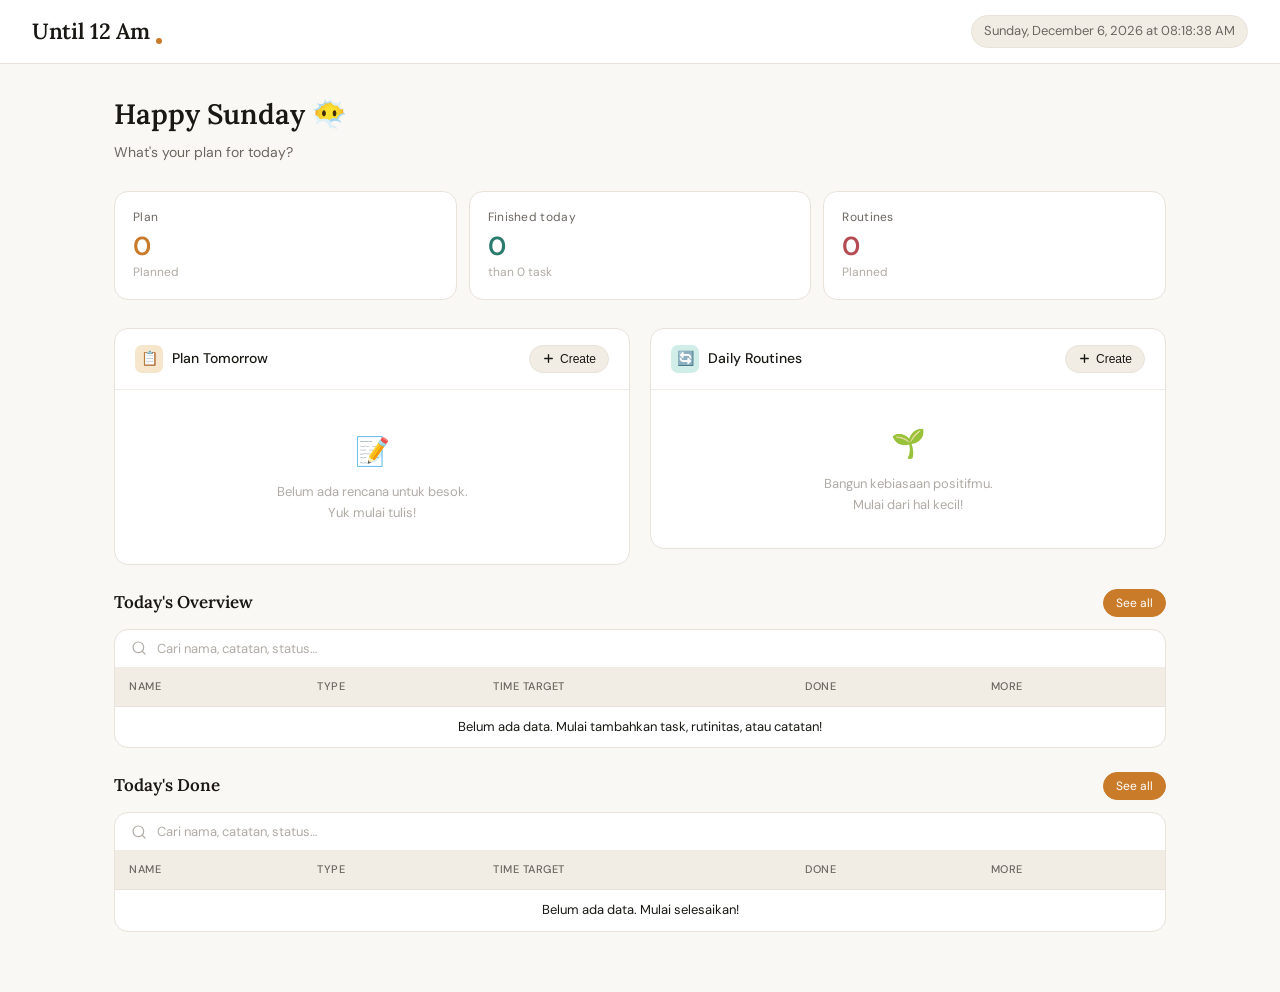
==== commit c97b3cb8: "issue : how to make button detected when user click the button more on table overview, done, and see" ====
--- a/index.html
+++ b/index.html
@@ -32,7 +32,7 @@
   <!-- Stats -->
   <div class="stats-row">
     <div class="stat-card amber">
-      <div class="stat-label">Tasks</div>
+      <div class="stat-label">Plan</div>
       <div class="stat-value" id="statTasks">0</div>
       <div class="stat-sub">Planned</div>
     </div>
@@ -44,7 +44,7 @@
     <div class="stat-card rose">
       <div class="stat-label">Routines</div>
       <div class="stat-value" id="statRoutines">0</div>
-      <div class="stat-sub">built <span>0</span> than <span>0</span> Routines</div>
+      <div class="stat-sub">Planned</div>
     </div>
   </div>
 
@@ -243,9 +243,9 @@
                         </tr>
                     </thead>
                     <tbody id="tblBodyAbsoluteTrue">
-                      <tr id="trTrue">
-                        <td>Belum ada</td>
-                      </tr>
+                     <tr id="trTrue">
+                      <td>Belum ada data</td>
+                     </tr>
                     </tbody>
                 </table>
             </div>
@@ -275,13 +275,41 @@
                         </tr>
                     </thead>
                     <tbody id="tblBodyAbsoluteFalse">
-                      <tr id="trFalse"><td>Belum ada</td></tr>
+                      <tr id="trFalse"><td>Belum ada data</td></tr>
                     </tbody>
                 </table>
             </div>
         </div>
     </div>
 </div>
+
+<div class="modal-overlay-more">
+<div class="more-card">
+  <div class="more-card-head">
+    <div class="more-card-title">
+        Detail Item 
+    </div>
+    <button class="modal-close-more" data-close="modalMoreCard">×</button>
+  </div>
+  <div class="more-card-body">
+    <div class="more-card-item">
+      <div class="more-card-item-label">Name</div>
+      <div class="more-card-item-value" id="moreCardName"></div>
+    </div>
+    <div class="more-card-item">
+      <div class="more-card-item-label">Type</div>
+      <div class="more-card-item-value" id="moreCardType"></div>
+    </div>
+    <div class="more-card-item">
+      <div class="more-card-item-label">Time Target</div>
+      <div class="more-card-item-value" id="moreCardTime"></div>
+    </div>
+    <div class="more-card-item">
+      <div class="more-card-item-label">Note</div>
+      <div class="more-card-item-value" id="moreCardNote"></div>
+    </div>
+  </div>
+</div>
 <script defer src="script.js"></script>
 
 </body>
--- a/style.css
+++ b/style.css
@@ -632,6 +632,16 @@
   flex-wrap: wrap;           /* ✅ tombol pagination tidak overflow */
 }
 
+/* MODAL OVERLAY MORE */
+.modal-overlay-more {position:fixed; inset:0;background:rgba(26,24,20,0.45);z-index:300;display:none;align-items:center;justify-content:center;padding:16px;}
+.more-card {width: 100%; max-width: 400px; background: var(--paper); border-radius: 10px; overflow: hidden; font-size: 13px;box-shadow: 0 4px 12px rgba(26,24,20,0.1);animation: modalUp 0.3s forwards;}
+.more-card-head {padding: 16px 20px; border-bottom: 1px solid var(--border-soft); display: flex; align-items: center; justify-content: space-between;}
+.more-card-title { font-weight: 500; color: var(--ink); }
+.more-card-body { padding: 16px 20px; }
+.more-card-item { display: flex; align-items: center; gap: 8px; margin-bottom: 8px; }
+.more-card-item-label { color: var(--ink); font-weight: 500; min-width: 80px; }
+.more-card-item-value { flex: 1; word-break: break-all; }
+
   /* ── MODAL ── */
   .modal-overlay-task {
     position: fixed; inset: 0;
@@ -692,42 +702,9 @@
     justify-content: space-between;
   }
   .modal-head h3 { font-family: 'Lora', serif; font-size: 18px; font-weight: 600; }
-  .modal-close-task {
-    width: 30px; height: 30px;
-    border-radius: 50%;
-    border: 1px solid var(--border);
-    background: none;
-    cursor: pointer;
-    display: flex; align-items: center; justify-content: center;
-    color: var(--ink-soft);
-    font-size: 16px;
-    line-height: 1;
-    transition: all 0.15s;
-  }
-  .modal-close-routine {
-    width: 30px; height: 30px;
-    border-radius: 50%;
-    border: 1px solid var(--border);
-    background: none;
-    cursor: pointer;
-    display: flex; align-items: center; justify-content: center;
-    color: var(--ink-soft);
-    font-size: 16px;
-    line-height: 1;
-    transition: all 0.15s;
-  }
-  .modal-close-table-true {
-    width: 30px; height: 30px;
-    border-radius: 50%;
-    border: 1px solid var(--border);
-    background: none;
-    cursor: pointer;
-    display: flex; align-items: center; justify-content: center;
-    color: var(--ink-soft);
-    font-size: 16px;
-    line-height: 1;
-    transition: all 0.15s;
-  }
+  .modal-close-task,
+  .modal-close-routine,
+  .modal-close-table-true,
   .modal-close-table-false {
     width: 30px; height: 30px;
     border-radius: 50%;
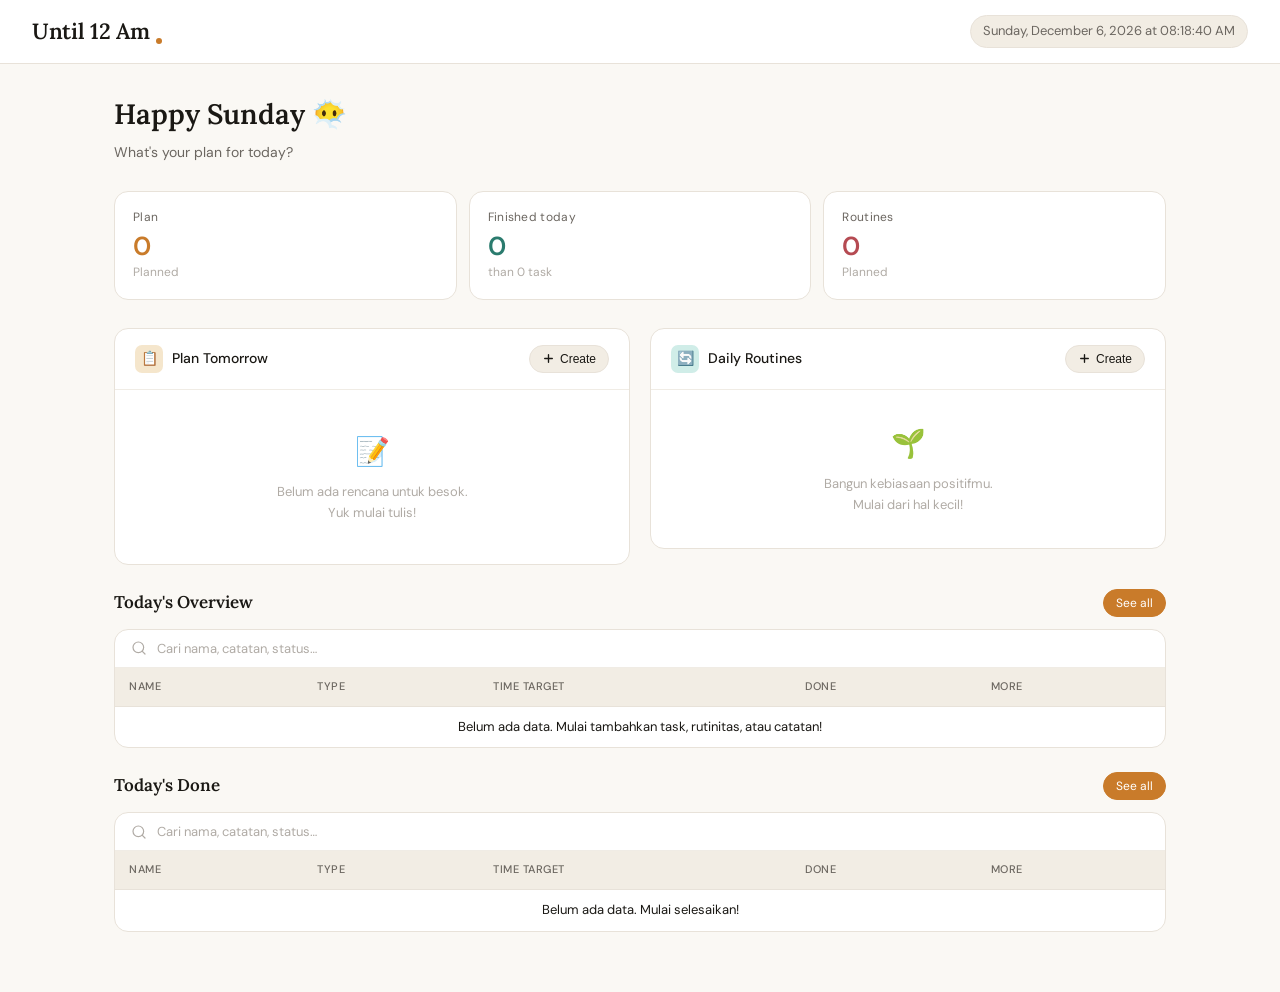
==== commit 7513e98b: "issue is fix ya om" ====
--- a/index.html
+++ b/index.html
@@ -305,7 +305,7 @@
       <div class="more-card-item-value" id="moreCardTime"></div>
     </div>
     <div class="more-card-item">
-      <div class="more-card-item-label">Note</div>
+      <div class="more-card-item-label">Notee</div>
       <div class="more-card-item-value" id="moreCardNote"></div>
     </div>
   </div>
--- a/style.css
+++ b/style.css
@@ -600,11 +600,14 @@
 .status-pill.note-reflection  { background: var(--amber-light); color: var(--amber); }
 .status-pill.note-general     { background: var(--paper-warm); color: var(--ink-soft); border: 1px solid var(--border); }
 .btn-more p {padding: 0.5rem;}
-.btn-more { align-items: center; justify-content: center; border-radius: 10%; background-color: var(--rose); }
-.btn-more:hover{cursor: pointer; background-color: var(--rose-light);}
+.btn-more { align-items: center; justify-content: center; border-radius: 10%; background-color: var(--sage); }
+.btn-more:hover{cursor: pointer; background-color: var(--sage-light);}
 .btn-done p {padding: 0.5rem;}
 .btn-done {align-items: center; justify-content: center;border-radius: 10%;background-color: var(--teal);}
 .btn-done:hover{cursor: pointer; background-color: var(--teal-light);}
+.btn-remove p {padding: 0.5rem;}
+.btn-remove{align-items: center; justify-content: center; border-radius: 10%; background-color: var(--rose);}
+.btn-remove:hover{cursor: pointer; background-color: var(--rose-light);}
 
 /* ─── Empty State ─── */
 .tbl-empty {
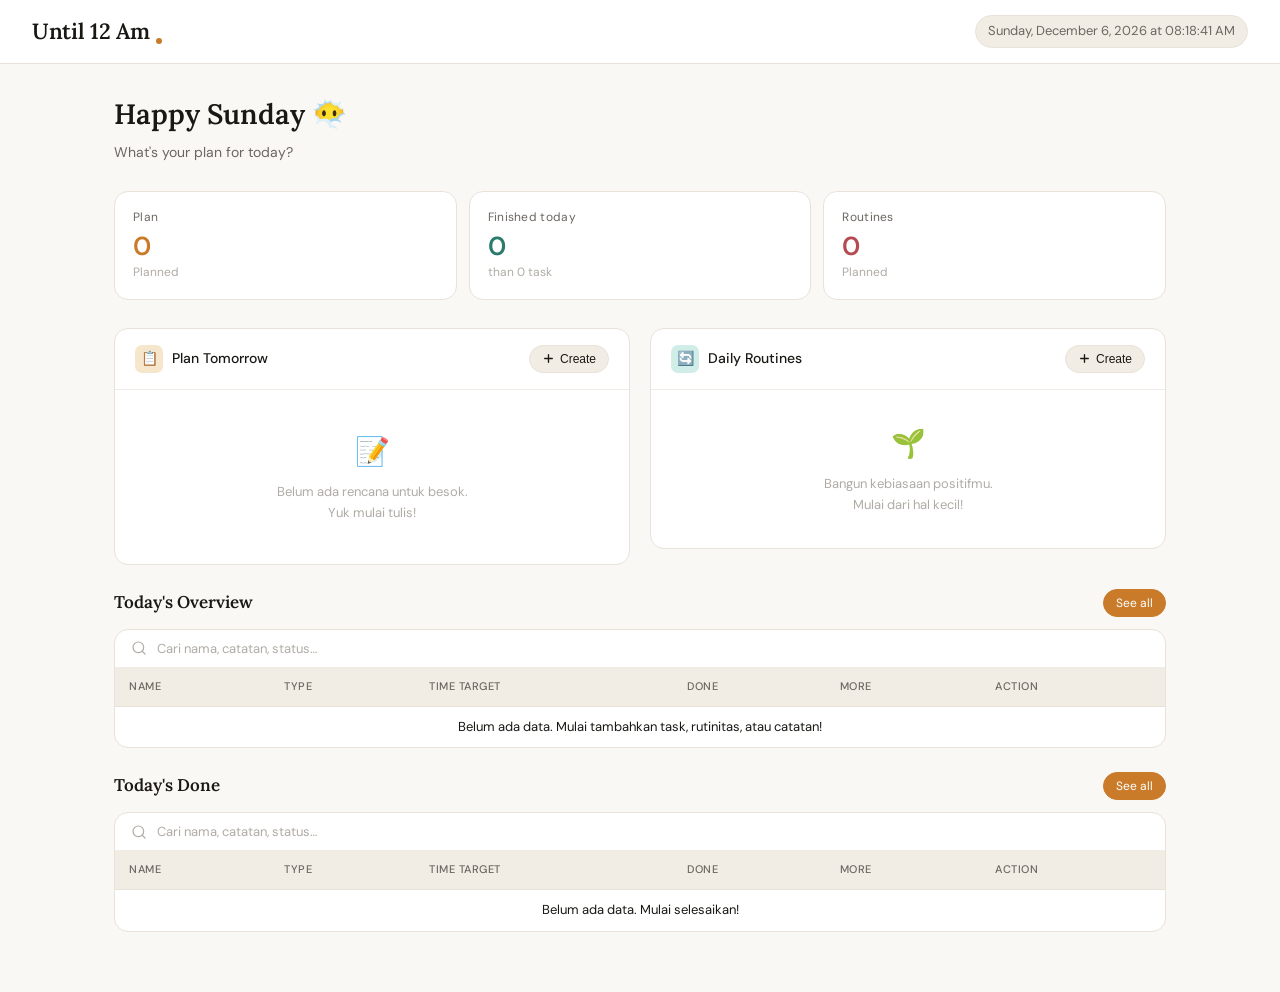
==== commit c9244d06: "app is ready for reall because before the UI are bad" ====
--- a/index.html
+++ b/index.html
@@ -119,6 +119,7 @@
             <th data-col="time" class="time-col">Time Target</th>
             <th data-col="status">Done</th>
             <th data-col="note" class="more-col">More</th>
+            <th data-col="aksi">Action</th>
             </tr>
         </thead>
         <tbody id="tblBody">
@@ -154,6 +155,7 @@
             <th data-col="time" class="time-col">Time Target</th>
             <th data-col="status">Done</th>
             <th data-col="note" class="more-col">More</th>
+            <th data-col="aksi">Action</th>
             </tr>
         </thead>
         <tbody id="tblBodyDone">
@@ -177,11 +179,11 @@
         <input Required type="text" id="taskName" placeholder="Your plan name" />
       </div>
       <div>
-        <label class="field-label">Jam Rencana (opsional)</label>
+        <label class="field-label">Time are plane</label>
         <input Required type="time" id="taskTime" />
       </div>
       <div>
-        <label class="field-label">Catatan awal (tips/tantangan yang diantisipasi)</label>
+        <label class="field-label">First Tip (tips/tantangan yang diantisipasi)</label>
         <textarea Required id="taskNote" placeholder="Tulis hal yang perlu dipersiapkan atau tantangan yang mungkin dihadapi..."></textarea>
       </div>
     </div>
@@ -197,20 +199,20 @@
   <div class="modal">
     <form action="#" id="routineForm">
     <div class="modal-head">
-      <h3>Tambah Rutinitas</h3>
+      <h3>Create Rutinitas</h3>
       <button class="modal-close-routine" data-close="modalRoutine">×</button>
     </div>
     <div class="modal-body">
       <div>
-        <label class="field-label">Nama Rutinitas *</label>
+        <label class="field-label">Name Routines *</label>
         <input Required type="text" id="routineName" placeholder="Contoh: Olahraga pagi 20 menit" />
       </div>
       <div>
-        <label class="field-label">Jam Pelaksanaan (opsional)</label>
+        <label class="field-label">Time are plane</label>
         <input Required type="time" id="routineTime" />
       </div>
       <div>
-        <label class="field-label">Catatan / Tips Menjalankan</label>
+        <label class="field-label">Note</label>
         <textarea Required id="routineNote" placeholder="Tips agar rutinitas ini berjalan lancar..."></textarea>
       </div>
     </div>
@@ -240,6 +242,7 @@
                             <th data-col="time" class="time-col">Time Target</th>
                             <th data-col="status">Done</th>
                             <th data-col="note" class="more-col">More</th>
+                            <th data-col="aksi">Action</th>
                         </tr>
                     </thead>
                     <tbody id="tblBodyAbsoluteTrue">
@@ -272,6 +275,7 @@
                             <th data-col="time" class="time-col">Time Target</th>
                             <th data-col="status">Done</th>
                             <th data-col="note" class="more-col">More</th>
+                            <th data-col="aksi">Action</th>
                         </tr>
                     </thead>
                     <tbody id="tblBodyAbsoluteFalse">
